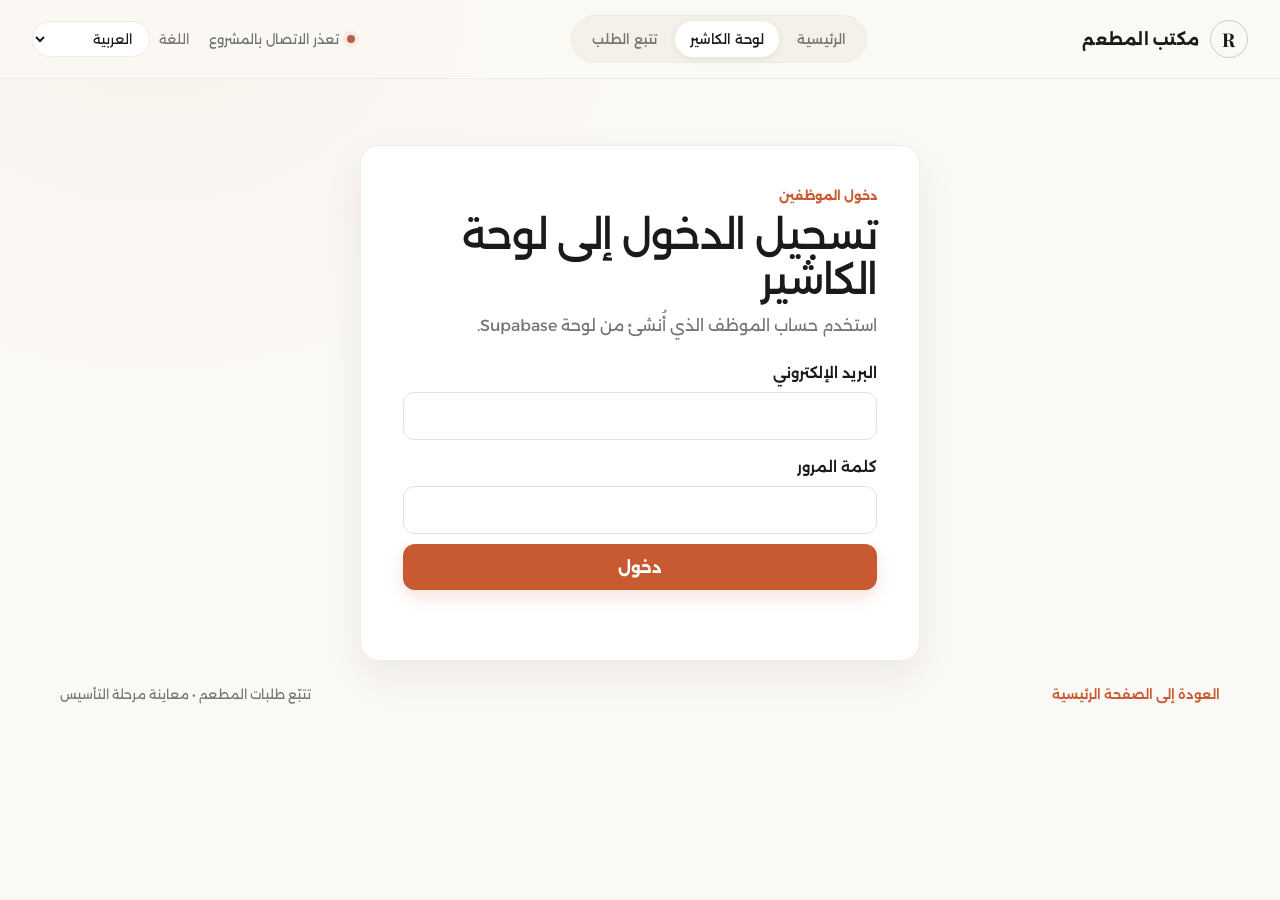
==== admin.html @ 99973b7b "Add files via upload" ====
<!doctype html>
<html lang="ar" dir="rtl">
<head>
  <meta charset="utf-8">
  <meta name="viewport" content="width=device-width, initial-scale=1">
  <meta name="theme-color" content="#fbf9f5">
  <title data-i18n="admin.title">لوحة الكاشير</title>
  <link rel="preconnect" href="https://fonts.googleapis.com">
  <link rel="preconnect" href="https://fonts.gstatic.com" crossorigin>
  <link href="https://fonts.googleapis.com/css2?family=Alexandria:wght@300;400;500;600;700&family=Playfair+Display:wght@400;500;600&family=Plus+Jakarta+Sans:wght@300;400;500;600;700&display=swap" rel="stylesheet">
  <link rel="stylesheet" href="css/styles.css">
  <script defer src="js/i18n.js"></script>
  <script defer src="js/config.js"></script>
  <script defer src="js/app.js"></script>
  <script type="module" src="js/admin.js"></script>
</head>
<body data-locale-scope="cashier">
  <header class="site-header">
    <div class="topbar">
      <a class="brand" href="index.html"><span class="brand-mark" aria-hidden="true">R</span><span data-i18n="brand">مكتب المطعم</span></a>
      <nav class="site-nav" aria-label="Main navigation">
        <a href="index.html" data-i18n="navigation.homeTab">الرئيسية</a>
        <a href="admin.html" aria-current="page" data-i18n="navigation.cashierTab">لوحة الكاشير</a>
        <a href="customer.html" data-i18n="navigation.trackerTab">تتبع الطلب</a>
      </nav>
      <div class="topbar-tools">
        <span class="environment-chip" aria-live="polite"><span class="environment-dot"></span><span data-i18n="app.checking" data-connection-status>جارٍ فحص الاتصال</span></span>
        <label class="language-control"><span data-i18n="language.label">اللغة</span><select data-language-picker aria-label="Language"><option value="ar">العربية</option><option value="fr">Français</option><option value="en">English</option></select></label>
      </div>
    </div>
  </header>
  <main class="app-shell">
    <section id="signin-panel" class="panel glass-panel auth-panel">
      <p class="eyebrow" data-i18n="admin.signin.eyebrow">دخول الموظفين</p>
      <h1 data-i18n="admin.signin.title">تسجيل الدخول إلى لوحة الكاشير</h1>
      <p class="muted" data-i18n="admin.signin.body">استخدم الحساب الذي أنشأه مدير المطعم في Supabase.</p>
      <form id="signin-form" class="tracking-form">
        <label for="staff-email" data-i18n="admin.signin.email">البريد الإلكتروني</label>
        <input id="staff-email" type="email" autocomplete="username" required>
        <label for="staff-password" data-i18n="admin.signin.password">كلمة المرور</label>
        <input id="staff-password" type="password" autocomplete="current-password" required>
        <button class="button button-primary button-wide" type="submit" data-i18n="admin.signin.submit">دخول</button>
      </form>
      <p id="signin-message" class="form-message" role="status" aria-live="polite"></p>
    </section>

    <section id="dashboard" hidden>
      <div class="page-heading">
        <div><p class="eyebrow" data-i18n="admin.eyebrow">نظرة على الخدمة</p><h1 data-i18n="admin.heading">لوحة الكاشير</h1><p class="muted" data-i18n="admin.subheading">أدر طلبات اليوم من مساحة عمل واضحة.</p></div>
        <div class="dashboard-actions"><span id="staff-email-label" class="subtle-badge"></span><button id="signout-button" class="button button-secondary" type="button" data-i18n="admin.signout">تسجيل الخروج</button><button id="new-order-button" class="button button-primary" type="button"><span aria-hidden="true">＋</span><span data-i18n="admin.newOrder">طلب جديد</span></button></div>
      </div>

      <div id="dashboard-message" class="notice notice-info" role="status" hidden></div>
      <section class="summary-grid" aria-label="Order summary">
        <article class="summary-card glass-panel"><span data-i18n="admin.summary.active">الطلبات النشطة</span><strong id="active-count">0</strong><small data-i18n="admin.summary.activeHint">تحت الاستلام أو التحضير أو جاهزة</small></article>
        <article class="summary-card glass-panel"><span data-i18n="admin.summary.ready">جاهز للاستلام</span><strong id="ready-count">0</strong><small data-i18n="admin.summary.live">الحالة المباشرة تظهر هنا</small></article>
        <article class="summary-card glass-panel"><span data-i18n="admin.summary.late">تحتاج إلى متابعة</span><strong id="late-count">0</strong><small data-i18n="admin.summary.estimate">حسب وقت التحضير المتوقع</small></article>
      </section>

      <section class="pos-workspace" aria-label="نقطة البيع">
        <div class="menu-panel panel glass-panel">
          <div class="panel-heading menu-heading"><div><p class="eyebrow">قائمة المطعم</p><h2>المنيو</h2><p class="muted">اختر صنفاً للطلب. الأصناف والأسعار الافتتاحية قابلة للتعديل.</p></div><button id="add-menu-item" class="button button-secondary" type="button">＋ إضافة صنف للمنيو</button></div>
          <div id="menu-categories" class="menu-categories" aria-label="تصنيفات المنيو"></div>
          <div id="menu-grid" class="menu-grid" aria-live="polite"></div>
          <div id="menu-empty" class="empty-state" hidden><strong>لا توجد أصناف في هذا التصنيف</strong><p>أضف صنفاً جديداً للبدء.</p></div>
        </div>

        <aside class="cart-panel panel glass-panel" aria-label="الطلب الحالي">
          <div class="cart-title"><div><p class="eyebrow">طلب جديد</p><h2>الطلب الحالي</h2></div><span class="cart-count" id="cart-count">0</span></div>
          <div class="cart-customer-fields">
            <label for="customer-name">اسم الزبون<input id="customer-name" maxlength="120" autocomplete="off" placeholder="اسم الزبون" required></label>
            <label for="service-type">نوع الطلب<select id="service-type"><option value="dine_in">محلي</option><option value="takeaway">سفري</option></select></label>
            <label id="table-field" for="table-number">رقم الطاولة<input id="table-number" type="number" min="1" max="999" inputmode="numeric" placeholder="مثال: 4"></label>
          </div>
          <div id="cart-empty" class="cart-empty">لم تتم إضافة أصناف بعد</div>
          <ul id="cart-items" class="cart-items"></ul>
          <div class="cart-total-row"><span>المجموع</span><strong id="cart-total">0 دج</strong></div>
          <label class="cart-notes-label" for="cart-notes">ملاحظة للمطبخ <span>(اختياري)</span></label>
          <textarea id="cart-notes" rows="2" maxlength="2000" placeholder="مثال: بدون بصل"></textarea>
          <div class="cart-prep"><span>وقت التحضير المتوقع</span><div class="prep-control"><button id="prep-minus" class="button button-secondary" type="button" aria-label="إنقاص خمس دقائق">−</button><output id="prep-value">15</output><span>دقيقة</span><button id="prep-plus" class="button button-secondary" type="button" aria-label="زيادة خمس دقائق">＋</button></div></div>
          <p id="order-form-message" class="form-message" role="status" aria-live="polite"></p>
          <button id="submit-order" class="button button-primary button-wide cart-submit" type="button">تأكيد الطلب وإرساله للمطبخ</button>
        </aside>
      </section>

      <section class="panel glass-panel order-panel">
        <div class="panel-heading"><div><p class="eyebrow" data-i18n="admin.orders.eyebrow">قائمة الطلبات</p><h2 data-i18n="admin.orders.title">الطلبات</h2></div><div class="order-filters"><label class="visually-hidden" for="order-filter" data-i18n="admin.filter">تصفية الطلبات</label><select id="order-filter"><option value="active" data-i18n="admin.filter.active">النشطة</option><option value="all" data-i18n="admin.filter.all">كل طلبات اليوم</option><option value="received" data-i18n="status.received">تم الاستلام</option><option value="preparing" data-i18n="status.preparing">قيد التحضير</option><option value="ready" data-i18n="status.ready">جاهز للاستلام</option><option value="delivered" data-i18n="status.delivered">تم التسليم</option><option value="cancelled" data-i18n="status.cancelled">ملغي</option></select><span id="today-label" class="subtle-badge"></span><button id="clear-orders-button" class="button button-danger" type="button" data-i18n="admin.clearOrders.button">مسح الطلبات</button></div></div>
        <div id="orders-list" class="orders-list" aria-live="polite"></div>
        <div id="orders-empty" class="empty-state"><span class="empty-icon" aria-hidden="true"><svg viewBox="0 0 24 24" fill="none" stroke="currentColor" stroke-width="1.6" stroke-linecap="round" stroke-linejoin="round"><rect x="5" y="3" width="14" height="18" rx="2"/><path d="M8 7h8M8 11h8M8 15h5"/></svg></span><strong data-i18n="admin.orders.emptyTitle">لا توجد طلبات بعد</strong><p data-i18n="admin.orders.emptyBody">أنشئ طلباً جديداً ليظهر هنا.</p></div>
      </section>
    </section>

    <dialog id="clear-orders-dialog" class="order-dialog clear-orders-dialog" aria-labelledby="clear-orders-title">
      <form id="clear-orders-form" method="dialog">
        <div class="panel-heading"><div><p class="eyebrow" data-i18n="admin.clearOrders.eyebrow">تأكيد المسح</p><h2 id="clear-orders-title" data-i18n="admin.clearOrders.title">مسح جميع الطلبات؟</h2></div></div>
        <p class="clear-orders-warning" data-i18n="admin.clearOrders.warning">سيتم حذف جميع الطلبات المحفوظة نهائيًا، بما فيها الطلبات النشطة والسابقة. ستُلغى رموز تتبعها ويبدأ ترقيم الطلبات من جديد. لا يمكن التراجع عن هذه العملية.</p>
        <p id="clear-orders-message" class="form-message" role="status" aria-live="polite" hidden></p>
        <div class="dialog-actions"><button id="cancel-clear-orders" class="button button-secondary" type="submit" value="cancel" data-i18n="admin.clearOrders.cancel">إلغاء</button><button id="confirm-clear-orders" class="button button-danger" type="button" data-i18n="admin.clearOrders.confirm">نعم، امسح جميع الطلبات</button></div>
      </form>
    </dialog>

    <dialog id="menu-item-dialog" class="order-dialog menu-item-dialog">
      <form id="menu-item-form">
        <div class="panel-heading"><div><p class="eyebrow">إدارة المنيو</p><h2 id="menu-dialog-title">إضافة صنف جديد</h2></div><button id="close-menu-dialog" class="icon-button" type="button" aria-label="إغلاق">×</button></div>
        <label for="menu-name">اسم الصنف<input id="menu-name" maxlength="120" required></label>
        <label for="menu-description">وصف مختصر<input id="menu-description" maxlength="240" placeholder="وصف يظهر تحت الاسم"></label>
        <div class="menu-form-row"><label for="menu-price">السعر (دج)<input id="menu-price" type="number" min="0.01" max="10000000" step="0.01" required></label><label for="menu-category">التصنيف<select id="menu-category"><option value="main">أطباق رئيسية</option><option value="salad">سلطات</option><option value="soup">شوربات</option><option value="dessert">حلويات</option><option value="drink">مشروبات</option><option value="other">أخرى</option></select></label></div>
        <label for="menu-image-file">صورة من جهازك (اختياري)<input id="menu-image-file" class="menu-file-input" type="file" accept="image/jpeg,image/png,image/webp,image/avif"><small class="image-url-help">يمكنك اختيار صورة من جهازك، أو استخدام رابط مشاركة عام من Google Drive بالأسفل.</small></label>
        <label for="menu-image">رابط الصورة أو Google Drive<input id="menu-image" type="url" maxlength="1000" placeholder="https://drive.google.com/file/d/..."><small class="image-url-help">لـ Google Drive اجعل الوصول «أي شخص لديه الرابط». ستظهر المعاينة قبل الحفظ.</small></label>
        <div id="menu-image-preview" class="menu-image-preview" hidden><img id="menu-image-preview-img" alt="معاينة صورة الصنف" referrerpolicy="no-referrer"><span id="menu-image-preview-error" hidden>تعذر تحميل الصورة. تأكد أن الرابط مباشر ومتاح للعامة.</span></div>
        <label class="menu-available"><input id="menu-available" type="checkbox" checked> الصنف متاح للطلب</label>
        <p id="menu-form-message" class="form-message" role="status" aria-live="polite"></p>
        <div class="dialog-actions"><button id="cancel-menu-dialog" class="button button-secondary" type="button">إلغاء</button><button id="save-menu-item" class="button button-primary" type="submit">حفظ الصنف</button></div>
      </form>
    </dialog>

    <section id="receipt" class="receipt-print" hidden aria-hidden="true"></section>
    <footer class="page-footer"><a href="index.html" data-i18n="navigation.home">العودة إلى الصفحة الرئيسية</a><span data-i18n="home.footer">تتبّع طلبات المطعم</span></footer>
  </main>
</body>
</html>
---- css/styles.css ----
:root {
  color-scheme: light;
  --ink: #1a1a1a;
  --muted: #787571;
  --green: #c85a32;
  --green-deep: #1a1a1a;
  --mint: #f4f1ea;
  --amber: #8a5a19;
  --amber-bg: #fff3db;
  --line: #efece6;
  --surface: rgba(255, 255, 255, .92);
  --surface-solid: #fff;
  --shadow: 0 16px 42px rgba(45, 37, 27, .065);
  --radius-lg: 22px;
  --radius-md: 16px;
  --radius-sm: 12px;
  --space-1: .5rem;
  --space-2: .75rem;
  --space-3: 1rem;
  --space-4: 1.5rem;
  --space-5: 2rem;
  --space-6: 3rem;
  font-family: "Alexandria", "Plus Jakarta Sans", "Segoe UI", sans-serif;
  font-synthesis: none;
  text-rendering: optimizeLegibility;
  background: #fbf9f5;
  color: var(--ink);
}

* { box-sizing: border-box; }
body { min-width: 320px; min-height: 100vh; margin: 0; background: radial-gradient(ellipse at 12% 0%, rgba(200, 90, 50, .045), transparent 32rem), #fbf9f5; }
body, button, input, select { font: inherit; }
a { color: inherit; text-decoration: none; }
button, a, select { -webkit-tap-highlight-color: transparent; }
:focus-visible { outline: 3px solid #c85a32; outline-offset: 3px; }
::selection { color: #1a1a1a; background: #f0d7cc; }

.glass-panel { background: var(--surface); border: 1px solid rgba(255,255,255,.8); box-shadow: var(--shadow); }
@supports (backdrop-filter: blur(12px)) { .glass-panel { backdrop-filter: blur(14px); } }
.home-shell, .app-shell, .customer-shell { width: min(1160px, calc(100% - 40px)); margin-inline: auto; padding-block: 24px 32px; }
.customer-shell { width: min(760px, calc(100% - 32px)); }
.topbar { display: flex; align-items: center; justify-content: space-between; min-height: 68px; padding: 12px 18px; border-radius: 18px; }
.brand { display: inline-flex; gap: 10px; align-items: center; font-weight: 700; letter-spacing: -.02em; }
.brand-mark { display: grid; width: 36px; height: 36px; place-items: center; color: white; background: var(--green); border-radius: 12px; font-size: 20px; }
.topbar-tools { display: flex; align-items: center; gap: 20px; }
.language-control { display: inline-flex; align-items: center; gap: 9px; color: var(--muted); font-size: .82rem; }
.language-control select { min-height: 38px; padding: 5px 30px 5px 11px; color: var(--ink); background: rgba(255,255,255,.72); border: 1px solid var(--line); border-radius: 10px; }
.environment-chip { display: inline-flex; gap: 8px; align-items: center; color: #6b746d; font-size: .82rem; }
.environment-dot { width: 8px; height: 8px; background: #d89e4f; border-radius: 50%; box-shadow: 0 0 0 4px rgba(216,158,79,.13); }
.environment-chip[data-connection="reachable"] .environment-dot { background: #498968; }
.environment-chip[data-connection="unavailable"] .environment-dot { background: #b75d50; }
.hero { position: relative; display: flex; align-items: center; justify-content: space-between; min-height: 310px; margin-top: 28px; padding: clamp(28px, 5vw, 58px); overflow: hidden; border-radius: var(--radius-lg); }
.hero-copy { max-width: 650px; position: relative; z-index: 1; }
.eyebrow, .entry-kicker { margin: 0 0 10px; color: var(--green); font-size: .76rem; font-weight: 700; letter-spacing: .08em; text-transform: uppercase; }
h1, h2, p { margin-top: 0; }
h1 { max-width: 760px; margin-bottom: 14px; font-size: clamp(2rem, 5vw, 3.5rem); line-height: 1.12; letter-spacing: -.045em; }
h2 { margin-bottom: 0; font-size: 1.25rem; letter-spacing: -.025em; }
.lead { max-width: 530px; margin-bottom: 22px; color: var(--muted); font-size: 1.1rem; line-height: 1.65; }
.phase-note { display: inline-flex; align-items: center; gap: 9px; padding: 10px 14px; color: #5f4a2d; background: rgba(255, 243, 219, .82); border: 1px solid rgba(180, 130, 61, .14); border-radius: 12px; font-size: .84rem; }
.status-symbol { font-size: 1.05rem; }
.hero-decoration { position: absolute; inset-inline-end: 7%; display: grid; width: 190px; height: 190px; place-items: center; color: rgba(35, 106, 82, .16); border: 1px solid rgba(35,106,82,.12); border-radius: 50%; font-size: 4rem; }
.hero-decoration::before, .hero-decoration::after { position: absolute; content: ""; border: 1px solid rgba(35,106,82,.10); border-radius: 50%; }
.hero-decoration::before { inset: 15px; }.hero-decoration::after { inset: 32px; }
.hero-decoration span { font-size: 2.7rem; font-weight: 700; }.hero-decoration i { position: absolute; inset-block-start: 20px; inset-inline-end: 25px; color: #86a690; font-size: 1.6rem; font-style: normal; }
.entry-grid { display: grid; grid-template-columns: repeat(2, minmax(0, 1fr)); gap: 18px; margin-top: 20px; }
.entry-card { display: flex; min-height: 220px; flex-direction: column; align-items: flex-start; padding: 25px; border-radius: var(--radius-md); transition: transform .18s ease, box-shadow .18s ease, border-color .18s ease; }
.entry-card:hover { transform: translateY(-3px); border-color: rgba(35,106,82,.25); box-shadow: 0 22px 54px rgba(36,57,45,.13); }
.entry-icon { display: grid; width: 44px; height: 44px; margin-bottom: 22px; place-items: center; color: var(--green); background: #e7f1e7; border-radius: 14px; font-size: 1.35rem; }
.entry-icon-customer { color: #875c24; background: #fbefd9; }
.entry-kicker { margin-bottom: 6px; }.entry-card strong { margin-bottom: 8px; font-size: 1.22rem; }.entry-card > span:not(.entry-icon):not(.entry-kicker) { color: var(--muted); line-height: 1.5; }
.entry-card .entry-link { display: flex; gap: 8px; align-items: center; margin-top: auto; padding-top: 20px; color: var(--green) !important; font-size: .9rem; font-weight: 700; }
.page-footer { display: flex; justify-content: space-between; gap: 16px; margin-top: 26px; color: var(--muted); font-size: .8rem; }
.page-footer a, .text-link { color: var(--green); font-weight: 600; }

.page-heading { display: flex; align-items: flex-end; justify-content: space-between; gap: 20px; margin: 38px 0 22px; }
.page-heading h1 { margin-bottom: 8px; font-size: clamp(2rem, 4vw, 2.8rem); }
.muted { margin-bottom: 0; color: var(--muted); line-height: 1.6; }
.button { display: inline-flex; min-height: 46px; align-items: center; justify-content: center; gap: 9px; padding: 0 18px; border: 0; border-radius: 12px; font-weight: 700; }
.button-primary { color: white; background: var(--green); box-shadow: 0 8px 18px rgba(35,106,82,.2); }
.button-danger { color: #fff; background: #a94138; border: 1px solid rgba(126,42,34,.12); }
.button-danger:hover { background: #91372f; }
.button-primary:disabled { cursor: not-allowed; opacity: .55; box-shadow: none; }
.button-wide { width: 100%; }
.notice { display: flex; gap: 12px; align-items: flex-start; padding: 15px 17px; border: 1px solid transparent; border-radius: 14px; line-height: 1.5; }
.notice p { margin: 3px 0 0; }
.notice-warning { color: #64491f; background: var(--amber-bg); border-color: rgba(138,90,25,.1); }
.notice-info { color: #425e50; background: #eaf2eb; border-color: rgba(35,106,82,.09); font-size: .9rem; }
.notice-icon { flex: none; font-size: 1.12rem; }
.summary-grid { display: grid; grid-template-columns: repeat(3, minmax(0, 1fr)); gap: 14px; margin-top: 18px; }
.summary-card { display: flex; min-height: 130px; flex-direction: column; gap: 7px; padding: 18px; border-radius: var(--radius-md); }
.summary-card > span { color: var(--muted); font-size: .9rem; }.summary-card strong { font-size: 1.65rem; }.summary-card small { color: var(--muted); font-size: .78rem; }
.dashboard-grid { display: grid; grid-template-columns: minmax(0, 1.65fr) minmax(260px, .85fr); gap: 16px; margin-top: 18px; }
.panel { min-height: 270px; padding: 23px; border-radius: var(--radius-md); }
.panel-heading { display: flex; align-items: center; justify-content: space-between; }
.panel-heading .eyebrow { margin-bottom: 5px; }.subtle-badge { padding: 7px 11px; color: var(--muted); background: #f0f3ef; border-radius: 99px; font-size: .78rem; }
.empty-state { display: flex; min-height: 165px; flex-direction: column; align-items: center; justify-content: center; padding: 20px; text-align: center; }
.empty-icon { display: grid; width: 46px; height: 46px; margin-bottom: 12px; place-items: center; color: var(--green); background: #e7f1e7; border-radius: 15px; font-size: 1.4rem; }
.empty-state strong { margin-bottom: 6px; }.empty-state p { max-width: 360px; margin-bottom: 0; color: var(--muted); font-size: .88rem; line-height: 1.55; }
.quick-panel { display: flex; flex-direction: column; align-items: flex-start; }.quick-panel h2 { margin-bottom: 14px; }.step-list { display: grid; gap: 13px; margin: 0 0 17px; padding-inline-start: 22px; color: var(--muted); font-size: .88rem; line-height: 1.5; }.text-link { margin-top: auto; font-size: .87rem; }

.customer-page { background: radial-gradient(ellipse at 50% 10%, rgba(219,235,219,.72), transparent 30rem), #f3f5f2; }
.tracking-card { margin-top: 45px; padding: clamp(25px, 6vw, 52px); border-radius: var(--radius-lg); }
.tracking-mark { display: grid; width: 50px; height: 50px; margin-bottom: 23px; place-items: center; color: var(--green); background: #e7f1e7; border-radius: 16px; font-size: 1.4rem; }
.tracking-card h1 { margin-bottom: 10px; font-size: clamp(2rem, 5vw, 3rem); }.tracking-card > .muted { margin-bottom: 22px; }
.tracking-form { display: grid; gap: 10px; margin-top: 23px; }.tracking-form label { margin-top: 8px; font-size: .9rem; font-weight: 600; }
.tracking-form input { width: 100%; min-height: 48px; padding: 0 14px; color: var(--ink); background: rgba(255,255,255,.85); border: 1px solid var(--line); border-radius: 11px; }
.tracking-form input::placeholder { color: #9aa39e; letter-spacing: .16em; }.tracking-form input:disabled { opacity: .7; }
.tracking-form input[name="order_number"], .tracking-form input[name="access_code"] { direction: ltr; text-align: start; }
.field-help { margin: 0 0 7px; color: var(--muted); font-size: .8rem; line-height: 1.5; }.privacy-note { display: flex; gap: 8px; align-items: center; margin: 19px 0 0; color: var(--muted); font-size: .8rem; }
.tracking-result { margin-top: 22px; padding-top: 22px; border-top: 1px solid var(--line); }
.tracking-result-heading { display: flex; align-items: center; justify-content: space-between; gap: 14px; }
.tracking-result-heading .eyebrow { margin-bottom: 4px; }
.tracking-result-heading h2 { display: flex; align-items: baseline; gap: 8px; }
.tracking-result-heading h2 strong { direction: ltr; unicode-bidi: isolate; font-variant-numeric: tabular-nums; }
.tracking-live-label { display: flex; align-items: center; gap: 8px; margin: 10px 0 18px; color: var(--muted); font-size: .82rem; }
.live-dot { width: 8px; height: 8px; border-radius: 50%; background: #498968; box-shadow: 0 0 0 4px rgba(73,137,104,.12); }
.tracking-steps { display: grid; grid-template-columns: repeat(4, minmax(0, 1fr)); gap: 8px; margin: 18px 0 24px; padding: 0; list-style: none; }
.tracking-steps li { display: grid; justify-items: center; gap: 8px; color: #78837d; text-align: center; font-size: .82rem; }
.step-icon { display: grid; width: 34px; height: 34px; place-items: center; color: #718078; background: #edf0ec; border-radius: 50%; font-weight: 800; }
.tracking-steps li.is-complete, .tracking-steps li.is-current { color: var(--green-deep); font-weight: 700; }
.tracking-steps li.is-complete .step-icon, .tracking-steps li.is-current .step-icon { color: white; background: var(--green); }
.tracking-details { padding-top: 18px; border-top: 1px solid var(--line); }
.tracking-details h3 { margin: 0; font-size: 1rem; }
.tracking-meta { display: grid; gap: 0; margin: 16px 0 0; }
.tracking-meta > div { display: flex; justify-content: space-between; gap: 12px; padding: 10px 0; border-top: 1px dashed var(--line); font-size: .87rem; }
.tracking-meta dt { color: var(--muted); }.tracking-meta dd { margin: 0; font-weight: 600; text-align: end; }
.tracking-actions { display: flex; flex-wrap: wrap; gap: 9px; margin-top: 18px; }
.tracking-actions .button { flex: 1; }
.notice-ready { margin-bottom: 14px; color: #1f6847; background: #e1f2e7; border: 1px solid rgba(31,104,71,.15); }
.notice-ready p { margin: 0; }
.notice-ready { align-items: center; flex-wrap: wrap; }
.notice-ready p { flex: 1 1 180px; }
.ready-alarm-stop { flex: 0 0 auto; min-height: 36px; padding: 7px 12px; }
.auth-panel { max-width: 560px; margin: 42px auto 24px; padding: clamp(24px, 5vw, 42px); border-radius: var(--radius-lg); }
.auth-panel h1 { margin-bottom: 10px; font-size: clamp(1.8rem, 4vw, 2.5rem); }
.auth-panel .tracking-form { margin-top: 18px; }
.tracking-form textarea, .order-dialog textarea, .order-dialog input, .order-dialog select { width: 100%; min-height: 44px; padding: 10px 12px; color: var(--ink); background: rgba(255,255,255,.88); border: 1px solid var(--line); border-radius: 10px; }
.form-message { min-height: 1.25em; margin: 10px 0 0; color: var(--muted); font-size: .9rem; }
.form-message.error { color: #9a342e; }.form-message.success { color: var(--green-deep); }
.form-message-pop { animation: form-message-pop .48s cubic-bezier(.2,.8,.2,1) both; }
@keyframes form-message-pop { 0% { opacity: 0; transform: translateY(7px) scale(.98); } 65% { opacity: 1; transform: translateY(-2px) scale(1.01); } 100% { opacity: 1; transform: translateY(0) scale(1); } }
[hidden] { display: none !important; }
.dashboard-actions, .order-filters { display: flex; align-items: center; flex-wrap: wrap; gap: 9px; }
.button-secondary { color: var(--green-deep); background: #e7f1e7; border: 1px solid rgba(35,106,82,.12); }
.button:disabled { cursor: wait; opacity: .62; }
.order-panel { margin-top: 18px; }
.order-filters select { min-height: 38px; padding: 5px 10px; color: var(--ink); background: rgba(255,255,255,.85); border: 1px solid var(--line); border-radius: 10px; }
.orders-list { display: grid; grid-template-columns: repeat(2, minmax(0, 1fr)); gap: 14px; margin-top: 18px; }
.order-card { padding: 17px; border-radius: 16px; }
.order-card-top { display: flex; justify-content: space-between; gap: 12px; align-items: center; }
.order-card-top time { color: var(--muted); font-size: .82rem; }
.order-number { margin-inline-end: 9px; font-size: 1.2rem; font-weight: 800; }
.status-pill { display: inline-flex; align-items: center; gap: 5px; padding: 5px 9px; border-radius: 999px; background: #edf0ec; font-size: .78rem; font-weight: 700; }
.status-received { color: #655127; background: #fff2d9; }.status-preparing { color: #285c75; background: #e3f1f7; }.status-ready { color: #1f6847; background: #e1f2e7; }.status-delivered { color: #45544d; background: #e9ede9; }.status-cancelled { color: #8b3e36; background: #f8e8e5; }
.order-items { display: grid; gap: 6px; margin: 14px 0 10px; padding: 0; list-style: none; }
.order-items li { display: flex; justify-content: space-between; gap: 10px; padding-bottom: 5px; border-bottom: 1px dashed var(--line); }
.order-notes { margin: 8px 0; color: var(--muted); font-size: .9rem; }
.order-meta { display: flex; flex-wrap: wrap; justify-content: space-between; gap: 8px; color: var(--muted); font-size: .8rem; }
.order-overdue { border-color: rgba(183,93,80,.45); }
.order-card-arrive { animation: order-card-arrive .95s ease-out both; }
@keyframes order-card-arrive { 0% { opacity: .45; transform: translateY(10px) scale(.985); box-shadow: 0 0 0 0 rgba(200,90,50,0); } 45% { opacity: 1; border-color: rgba(200,90,50,.62); box-shadow: 0 0 0 5px rgba(200,90,50,.11); } 100% { opacity: 1; transform: translateY(0) scale(1); box-shadow: 0 5px 18px rgba(45,37,27,.035); } }
.order-actions { display: flex; flex-wrap: wrap; gap: 8px; margin-top: 14px; }
.order-actions .button { min-height: 39px; padding-inline: 12px; font-size: .85rem; }
.order-dialog { width: min(620px, calc(100vw - 24px)); max-height: min(90vh, 900px); padding: 24px; color: var(--ink); background: #f8faf7; border: 1px solid rgba(255,255,255,.9); border-radius: 22px; box-shadow: 0 24px 80px rgba(15,35,25,.24); }
.order-dialog::backdrop { background: rgba(20,35,28,.48); backdrop-filter: blur(3px); }
.order-dialog form { display: grid; gap: 12px; }
.clear-orders-warning { margin: 0; padding: 14px; color: #713b30; background: #fff0ec; border: 1px solid #f1d3ca; border-radius: 12px; line-height: 1.65; }
.clear-orders-dialog .button-danger:disabled { cursor: wait; opacity: .65; }
.order-dialog .panel-heading { margin-bottom: 6px; }
.item-rows { display: grid; gap: 9px; }
.item-row { display: grid; grid-template-columns: minmax(0, 1fr) 110px 42px; gap: 9px; align-items: end; }
.item-row label { display: grid; gap: 5px; color: var(--muted); font-size: .8rem; }
.icon-button { width: 40px; height: 40px; color: var(--green-deep); background: #e7f1e7; border: 0; border-radius: 11px; font-size: 1.3rem; cursor: pointer; }
.prep-control { display: flex; align-items: center; justify-content: center; gap: 16px; }
.prep-control output { min-width: 55px; text-align: center; font-size: 1.4rem; font-weight: 800; }
.dialog-actions { display: flex; justify-content: flex-end; flex-wrap: wrap; gap: 8px; margin-top: 3px; }
.receipt-print { display: none; }
.receipt-code { display: block; margin-top: 6px; text-align: center; font-size: 1.9rem; letter-spacing: .22em; }
@media print {
  body * { visibility: hidden !important; }
  #receipt, #receipt * { visibility: visible !important; }
  #receipt { display: block !important; position: absolute; inset: 0; width: 100%; color: #111; background: #fff; }
  .receipt-content { width: 76mm; margin: 0 auto; padding: 4mm; font: 12pt/1.4 Arial, sans-serif; }
  .receipt-content h1, .receipt-content > p { text-align: center; }
  .receipt-content ul { padding-inline-start: 18px; }
  .receipt-content li { display: flex; justify-content: space-between; gap: 8px; }
}
.visually-hidden { position: absolute; width: 1px; height: 1px; padding: 0; margin: -1px; overflow: hidden; clip: rect(0, 0, 0, 0); white-space: nowrap; border: 0; }

html[dir="rtl"] { font-family: "Segoe UI", Tahoma, Arial, sans-serif; }
html[dir="rtl"] .eyebrow, html[dir="rtl"] .entry-kicker { letter-spacing: 0; }
html[dir="rtl"] .step-list { padding-inline-start: 0; padding-inline-end: 22px; }
@media (max-width: 760px) {
  .hero-decoration { inset-inline-end: -46px; width: 150px; height: 150px; opacity: .48; }
  .hero-copy { max-width: 100%; }.hero { min-height: 290px; }
  .dashboard-grid { grid-template-columns: 1fr; }.quick-panel { min-height: 230px; }
  .orders-list { grid-template-columns: 1fr; }
}
@media (max-width: 560px) {
  .home-shell, .app-shell { width: min(100% - 24px, 1160px); padding-block: 12px 24px; }
  .customer-shell { width: min(100% - 20px, 760px); padding-block: 10px 20px; }
  .topbar { min-height: 60px; padding: 9px 11px; border-radius: 15px; }.topbar-tools { gap: 10px; }
  .language-control { gap: 5px; font-size: .73rem; }.language-control select { min-height: 35px; padding-inline: 8px; }
  .environment-chip { font-size: .72rem; }.environment-dot { width: 7px; height: 7px; }
  .hero { min-height: 0; margin-top: 14px; padding: 27px 20px; }.hero-decoration { inset-inline-end: -72px; opacity: .25; }
  h1 { font-size: 2.1rem; }.lead { font-size: .98rem; }.phase-note { align-items: flex-start; font-size: .78rem; }
  .entry-grid, .summary-grid { grid-template-columns: 1fr; gap: 12px; margin-top: 12px; }.entry-card { min-height: 185px; padding: 20px; }.entry-icon { margin-bottom: 15px; }
  .page-footer { flex-direction: column; gap: 8px; }.page-heading { align-items: flex-start; flex-direction: column; margin: 26px 0 16px; }.page-heading .button { width: 100%; }
  .summary-card { min-height: 105px; }.panel { padding: 18px; }.tracking-card { margin-top: 20px; padding: 25px 19px; }
  .tracking-steps { grid-template-columns: 1fr; gap: 5px; }.tracking-steps li { grid-template-columns: 34px minmax(0,1fr); justify-items: start; align-items: center; text-align: start; }.tracking-result-heading { align-items: flex-start; flex-direction: column; }
  .dashboard-actions { width: 100%; }.dashboard-actions .button { flex: 1; }.item-row { grid-template-columns: minmax(0, 1fr) 82px 38px; gap: 6px; }.order-dialog { padding: 17px; }.dialog-actions .button { flex: 1; }
}
@media (prefers-reduced-motion: reduce) { *, *::before, *::after { scroll-behavior: auto !important; animation-duration: .01ms !important; animation-iteration-count: 1 !important; transition-duration: .01ms !important; } }

/* Warm minimalist theme adapted from the supplied visual reference. */
.glass-panel { background: var(--surface); border: 1px solid var(--line); box-shadow: var(--shadow); }
@supports (backdrop-filter: blur(12px)) { .glass-panel { backdrop-filter: blur(8px); } }
.topbar { min-height: 72px; padding: 11px 16px; border-radius: 999px; background: rgba(251,249,245,.94); }
.brand { gap: 11px; letter-spacing: .015em; }
.brand-mark { width: 38px; height: 38px; color: var(--ink); background: transparent; border: 1px solid rgba(26,26,26,.2); border-radius: 50%; font-family: "Playfair Display", Georgia, serif; font-size: 19px; }
.site-nav { display: flex; align-items: center; gap: 3px; padding: 5px; background: var(--mint); border: 1px solid var(--line); border-radius: 999px; }
.site-nav a { display: inline-flex; min-height: 36px; align-items: center; justify-content: center; padding: 0 15px; color: var(--muted); border-radius: 999px; font-size: .82rem; font-weight: 500; white-space: nowrap; transition: color .16s ease, background .16s ease, box-shadow .16s ease; }
.site-nav a:hover { color: var(--ink); }
.site-nav a[aria-current="page"] { color: var(--ink); background: #fff; box-shadow: 0 2px 8px rgba(45,37,27,.08); }
.language-control select, .order-filters select { background-color: #fff; border-color: var(--line); border-radius: 999px; }
.hero { background: rgba(255,255,255,.88); border-radius: 22px; }
.hero-decoration { color: rgba(200,90,50,.13); border-color: rgba(200,90,50,.12); }
.hero-decoration::before, .hero-decoration::after { border-color: rgba(200,90,50,.09); }
.hero-decoration i { color: rgba(200,90,50,.55); }
.phase-note { color: #84442d; background: #fbf1ec; border-color: #f0ded5; }
.entry-card { background: #fff; border-color: var(--line); border-radius: 18px; box-shadow: 0 5px 20px rgba(45,37,27,.025); }
.entry-card:hover { border-color: rgba(200,90,50,.32); box-shadow: 0 18px 42px rgba(45,37,27,.085); }
.entry-icon { color: var(--green); background: #fbf1ec; border-radius: 13px; }
.entry-icon-customer { color: #806b4d; background: #f4f1ea; }
.summary-card, .panel, .tracking-card, .auth-panel { background: #fff; border-color: var(--line); }
.summary-card { border-radius: 15px; }
.panel, .tracking-card, .auth-panel { border-radius: 19px; }
.subtle-badge { background: #f4f1ea; }
.notice-info { color: #5b544c; background: #f7f4ee; border-color: #efece6; }
.button-primary { background: #c85a32; box-shadow: 0 7px 16px rgba(200,90,50,.17); }
.button-primary:hover { background: #b04b25; }
.button-secondary { color: #5c5149; background: #f4f1ea; border-color: #e9e4da; }
.tracking-form input, .tracking-form textarea, .order-dialog textarea, .order-dialog input, .order-dialog select { background: #fff; border-color: #e8e3da; border-radius: 11px; }
.tracking-form input:focus, .tracking-form textarea:focus, .order-dialog textarea:focus, .order-dialog input:focus, .order-dialog select:focus { border-color: rgba(200,90,50,.7); outline: 3px solid rgba(200,90,50,.1); }
.order-card { background: #fff; border: 1px solid var(--line); border-radius: 15px; box-shadow: 0 5px 18px rgba(45,37,27,.035); }
.order-dialog { background: #fbf9f5; border-color: var(--line); border-radius: 20px; }
.icon-button { color: #91492f; background: #fbf1ec; }
.customer-page { background: radial-gradient(ellipse at 50% 0%, rgba(200,90,50,.06), transparent 32rem), #fbf9f5; }
html[dir="rtl"] { font-family: "Alexandria", "Plus Jakarta Sans", "Segoe UI", Tahoma, Arial, sans-serif; }
.hero h1, .page-heading h1, .tracking-card h1, .auth-panel h1 { font-family: "Playfair Display", "Alexandria", "Plus Jakarta Sans", sans-serif; font-weight: 500; letter-spacing: -.025em; }

@media (max-width: 760px) {
  .topbar { flex-wrap: wrap; justify-content: space-between; gap: 10px; border-radius: 19px; }
  .site-nav { order: 3; flex: 1 0 100%; justify-content: center; }
  .site-nav a { flex: 1 1 auto; padding-inline: 10px; }
  .topbar-tools { order: 2; gap: 10px; }
}
@media (max-width: 560px) {
  .topbar { min-height: 0; padding: 11px; }
  .site-nav { overflow-x: auto; justify-content: flex-start; }
  .site-nav a { flex: 0 0 auto; padding-inline: 12px; font-size: .76rem; }
  .brand { font-size: .92rem; }
  .topbar-tools { max-width: 100%; }
  .environment-chip { max-width: 130px; }
  .language-control { gap: 5px; }
  .language-control select { min-height: 35px; }
}

/* Match the reference layout while keeping the production order flow intact. */
.site-header { position: sticky; inset-block-start: 0; z-index: 50; width: 100%; border-bottom: 1px solid var(--line); background: rgba(251,249,245,.95); }
.site-header .topbar { width: min(1280px, calc(100% - 64px)); min-height: 78px; margin-inline: auto; padding: 10px 0; border: 0; border-radius: 0; background: transparent; box-shadow: none; }
.site-header .site-nav { padding: 5px; }
.site-header .language-control select { min-height: 36px; padding-inline: 13px 28px; }
html[lang="ar"] { font-family: "Alexandria", "Plus Jakarta Sans", sans-serif; }
html[lang="fr"], html[lang="en"] { font-family: "Plus Jakarta Sans", "Alexandria", sans-serif; }

.home-page .hero { display: block; min-height: 0; margin: 42px auto 28px; padding: 22px 12px 18px; overflow: visible; text-align: center; background: transparent; border: 0; box-shadow: none; }
.home-page .hero-copy { max-width: 720px; margin-inline: auto; }
.home-page .hero .eyebrow { display: inline-block; margin-bottom: 19px; padding: 7px 12px; color: var(--muted); background: #fff; border: 1px solid var(--line); border-radius: 999px; font-size: .68rem; font-weight: 500; letter-spacing: .14em; }
.home-page .hero h1 { max-width: 690px; margin: 0 auto 13px; font-family: "Playfair Display", "Alexandria", sans-serif; font-size: clamp(2.05rem, 4.8vw, 3.25rem); font-weight: 400; line-height: 1.3; letter-spacing: -.025em; }
.home-page .hero .lead { max-width: 500px; margin: 0 auto; font-size: .95rem; line-height: 1.9; font-weight: 300; }
.home-page .phase-note, .home-page .hero-decoration { display: none; }
.home-page .entry-grid { width: min(900px, 100%); gap: 22px; margin: 22px auto 0; }
.home-page .entry-card { position: relative; min-height: 286px; padding: 29px 30px 24px; border-radius: 19px; }
.home-page .entry-card::after { position: absolute; inset-block-start: 34px; left: 30px; color: #9a958f; content: attr(data-card-number); font: 500 .72rem/1 "Plus Jakarta Sans", sans-serif; letter-spacing: .06em; }
.entry-icon { width: 48px; height: 48px; margin-bottom: 23px; }
.entry-icon svg { width: 24px; height: 24px; }
.empty-icon svg, .tracking-mark svg { width: 23px; height: 23px; }
.home-page .entry-card .entry-kicker { margin-bottom: 8px; font-size: .72rem; font-weight: 400; }
.home-page .entry-card strong { margin-bottom: 8px; font-size: 1.3rem; font-weight: 500; }
.home-page .entry-card > span:not(.entry-icon):not(.entry-kicker):not(.entry-link) { max-width: 360px; font-size: .86rem; line-height: 1.8; }
.home-page .entry-card .entry-link { width: 100%; justify-content: space-between; margin-top: auto; padding-top: 17px; border-top: 1px solid var(--line); font-size: .8rem; font-weight: 500; }
.home-page .page-footer { justify-content: center; margin-top: 38px; padding-top: 19px; border-top: 1px solid var(--line); text-align: center; font-weight: 300; }

.customer-shell { width: min(850px, calc(100% - 40px)); }
.tracking-card { margin-top: 36px; padding: clamp(26px, 5vw, 48px); }
.tracking-mark { margin-inline: auto; margin-bottom: 18px; color: #8a705b; background: var(--mint); border-radius: 50%; }
.tracking-card > .eyebrow, .tracking-card > h1, .tracking-card > .muted { text-align: center; }
.tracking-card > .eyebrow { display: table; margin-inline: auto; padding: 6px 12px; color: var(--muted); background: #fff; border: 1px solid var(--line); border-radius: 999px; font-weight: 400; letter-spacing: .12em; }
.tracking-card > .muted { max-width: 520px; margin-inline: auto; font-size: .91rem; line-height: 1.85; }
.tracking-card > .notice-info { max-width: 560px; margin: 0 auto; }
.tracking-card > #customer-message { max-width: 560px; margin-inline: auto; text-align: center; }
.tracking-card > .tracking-form { width: min(500px, 100%); margin: 24px auto 0; text-align: start; }
.tracking-card > .tracking-result { margin-top: 26px; }
.tracking-result { padding: 23px; background: #fff; border: 1px solid var(--line); border-radius: 16px; }
.tracking-result .tracking-details { padding: 18px 16px; background: #f9f7f3; border: 1px solid var(--line); border-radius: 13px; }
.tracking-result .tracking-details h3 { margin-bottom: 12px; }
.tracking-result .order-items li { padding-block: 6px; }

@media (max-width: 760px) {
  .site-header .topbar { width: min(100% - 32px, 1280px); }
}
@media (max-width: 560px) {
  .site-header .topbar { min-height: 0; padding-block: 10px; }
  .home-page .hero { margin-top: 22px; padding-inline: 4px; }
  .home-page .entry-card { min-height: 230px; padding: 23px 21px 19px; }
  .home-page .entry-card::after { inset-block-start: 27px; left: 21px; }
  .customer-shell { width: min(100% - 24px, 850px); }
  .tracking-result { padding: 17px; }
}

/* Arabic screens use Alexandria throughout, as in the supplied reference. */
html[lang="ar"] body,
html[lang="ar"] body * { font-family: "Alexandria", "Plus Jakarta Sans", sans-serif !important; }
html[lang="ar"] .brand-mark { font-family: "Playfair Display", "Alexandria", serif !important; }
html[lang="ar"] .entry-card::after { font-family: "Plus Jakarta Sans", sans-serif !important; }

/* Cashier point of sale: menu grid with a persistent customer order panel. */
.pos-workspace { display: grid; grid-template-columns: minmax(0, 1.55fr) minmax(310px, .85fr); gap: 18px; align-items: start; margin-top: 18px; }
.menu-panel, .cart-panel { min-width: 0; padding: 22px; border-radius: 18px; }
.menu-heading { align-items: center; margin-bottom: 16px; }
.menu-heading h2, .cart-title h2 { margin: 0 0 4px; font-size: 1.35rem; }
.menu-heading .muted { margin: 0; font-size: .8rem; }
.menu-categories { display: flex; gap: 8px; overflow-x: auto; margin-bottom: 15px; padding-bottom: 3px; }
.category-chip { flex: 0 0 auto; min-height: 36px; padding: 0 14px; color: var(--muted); background: #f4f1ea; border: 1px solid var(--line); border-radius: 999px; cursor: pointer; font: inherit; font-size: .78rem; }
.category-chip.is-active { color: white; background: #1d1d1b; border-color: #1d1d1b; }
.menu-grid { display: grid; grid-template-columns: repeat(2, minmax(0, 1fr)); gap: 13px; }
.menu-card { min-width: 0; overflow: hidden; background: #fff; border: 1px solid var(--line); border-radius: 14px; }
.menu-photo { position: relative; display: grid; height: 132px; place-items: center; overflow: hidden; background: radial-gradient(circle at 20% 20%, rgba(255,255,255,.8), transparent 45%), linear-gradient(140deg, #e9dbca, #c9a98a); }
.menu-photo-main { background: radial-gradient(circle at 25% 30%, #f0d9c2, transparent 46%), linear-gradient(140deg, #b98561, #705541); }
.menu-photo-salad { background: radial-gradient(circle at 70% 35%, #f4e6c2, transparent 38%), linear-gradient(140deg, #c5d2a9, #768962); }
.menu-photo-soup { background: radial-gradient(circle at 50% 45%, #f4c49a, transparent 42%), linear-gradient(140deg, #d89363, #914e32); }
.menu-photo-drink { background: radial-gradient(circle at 65% 28%, #f7f3ca, transparent 34%), linear-gradient(140deg, #a8c4a0, #547657); }
.menu-photo-dessert { background: radial-gradient(circle at 33% 37%, #f4ddd1, transparent 40%), linear-gradient(140deg, #d6b5a1, #9a7164); }
.menu-photo > .menu-art-placeholder { color: rgba(255,255,255,.92); font-size: 3.7rem; text-shadow: 0 3px 14px rgba(40,30,20,.18); }
.menu-photo img { width: 100%; height: 100%; object-fit: cover; }
.menu-image-failure { position: absolute; inset-block-end: 8px; inset-inline-start: 8px; padding: 4px 7px; color: white; background: rgba(80,45,35,.82); border-radius: 7px; font-size: .65rem; }
.menu-price { position: absolute; inset-block-start: 9px; inset-inline-start: 9px; padding: 5px 9px; color: white; background: rgba(27,27,25,.82); border-radius: 999px; font-size: .73rem; font-weight: 700; }
.menu-edit { position: absolute; inset-block-start: 8px; inset-inline-end: 8px; display: grid; width: 32px; height: 32px; place-items: center; color: #272622; background: rgba(255,255,255,.9); border: 0; border-radius: 50%; cursor: pointer; }
.menu-card-copy { padding: 11px 12px 12px; }
.menu-category-label { color: #93877b; font-size: .66rem; }
.menu-card-copy h3 { margin: 4px 0; font-size: .93rem; font-weight: 600; }
.menu-card-copy p { min-height: 1.4em; margin: 0 0 10px; color: var(--muted); font-size: .72rem; line-height: 1.6; }
.menu-card-actions { display: flex; align-items: center; gap: 7px; }
.menu-add { flex: 1; min-height: 37px; padding-inline: 8px; font-size: .76rem; }
.menu-availability { padding: 6px 7px; color: var(--muted); background: transparent; border: 0; cursor: pointer; font: inherit; font-size: .7rem; }
.cart-panel { position: sticky; top: 96px; }
.cart-title { display: flex; align-items: center; justify-content: space-between; gap: 10px; padding-bottom: 15px; border-bottom: 1px solid var(--line); }
.cart-title .eyebrow { margin-bottom: 5px; }
.cart-count { display: grid; min-width: 32px; height: 32px; place-items: center; color: #965137; background: #fbf1ec; border-radius: 999px; font-size: .85rem; font-weight: 700; }
.cart-customer-fields { display: grid; grid-template-columns: 1fr 1fr; gap: 11px; margin-top: 17px; }
.cart-customer-fields label:first-child { grid-column: 1 / -1; }
.cart-customer-fields label, .menu-item-dialog label { display: grid; gap: 6px; color: var(--muted); font-size: .77rem; font-weight: 500; }
.cart-customer-fields input, .cart-customer-fields select, .cart-notes-label + textarea, .menu-item-dialog input:not([type="checkbox"]), .menu-item-dialog select { width: 100%; min-height: 42px; padding: 8px 11px; color: var(--ink); background: #fff; border: 1px solid #e8e3da; border-radius: 10px; font: inherit; font-size: .82rem; }
.cart-customer-fields input:focus, .cart-customer-fields select:focus, .cart-panel textarea:focus, .menu-item-dialog input:focus, .menu-item-dialog select:focus { border-color: rgba(200,90,50,.7); outline: 3px solid rgba(200,90,50,.1); }
.cart-empty { padding: 25px 5px; color: #9a958e; text-align: center; font-size: .82rem; }
.cart-items { display: grid; gap: 9px; max-height: 245px; overflow-y: auto; margin: 0; padding: 10px 0; list-style: none; }
.cart-item { display: flex; align-items: center; justify-content: space-between; gap: 8px; padding-bottom: 9px; border-bottom: 1px solid #f0ede7; }
.cart-item > div:first-child { display: grid; gap: 4px; min-width: 0; }
.cart-item strong { overflow: hidden; font-size: .8rem; text-overflow: ellipsis; white-space: nowrap; }
.cart-item small { color: var(--muted); font-size: .71rem; }
.quantity-stepper { display: flex; align-items: center; gap: 5px; direction: ltr; }
.quantity-stepper button { display: grid; width: 27px; height: 27px; place-items: center; color: var(--ink); background: #f4f1ea; border: 0; border-radius: 8px; cursor: pointer; }
.quantity-stepper span { min-width: 16px; text-align: center; font-size: .78rem; }
.quantity-stepper .cart-remove { color: #a34b3d; background: transparent; font-size: 1.05rem; }
.cart-total-row { display: flex; align-items: center; justify-content: space-between; margin-top: 9px; padding: 13px 0; border-top: 1px solid var(--line); font-size: .93rem; }
.cart-total-row strong { color: #bd5934; font-size: 1.2rem; }
.cart-notes-label { display: block; margin: 5px 0 6px; color: var(--muted); font-size: .74rem; }
.cart-notes-label span { color: #9d9891; }
.cart-panel textarea { width: 100%; min-height: 60px; padding: 9px 11px; resize: vertical; color: var(--ink); background: #fff; border: 1px solid #e8e3da; border-radius: 10px; font: inherit; font-size: .78rem; }
.cart-prep { display: flex; align-items: center; justify-content: space-between; gap: 8px; margin-top: 12px; color: var(--muted); font-size: .74rem; }
.cart-prep .prep-control { gap: 8px; }
.cart-prep .prep-control output { min-width: 20px; color: var(--ink); font-size: .9rem; }
.cart-prep .prep-control .button { min-height: 31px; padding: 0 9px; border-radius: 8px; }
.cart-submit { margin-top: 10px; min-height: 48px; }
.order-customer-meta, .order-total { display: flex; justify-content: space-between; gap: 8px; margin-top: 12px; font-size: .8rem; }
.order-customer-meta span { color: var(--muted); }
.order-total { padding-top: 9px; border-top: 1px solid var(--line); }
.order-total strong { color: #bd5934; }
.menu-item-dialog form { gap: 14px; }
.menu-item-dialog .menu-form-row { display: grid; grid-template-columns: 1fr 1fr; gap: 11px; }
.menu-item-dialog .menu-available { display: flex; align-items: center; gap: 8px; }
.menu-item-dialog .menu-available input { width: 17px; height: 17px; accent-color: #c85a32; }
.image-url-help { color: #887f74; font-size: .69rem; line-height: 1.6; font-weight: 400; }
.menu-image-preview { display: grid; min-height: 70px; place-items: center; overflow: hidden; color: #984830; background: #f5eee5; border: 1px dashed #d9caba; border-radius: 11px; font-size: .76rem; }
.menu-image-preview img { width: 100%; max-height: 180px; object-fit: cover; }
.menu-image-preview span { padding: 16px; text-align: center; }
@media (max-width: 850px) { .pos-workspace { grid-template-columns: 1fr; }.cart-panel { position: static; grid-row: 1; } }
@media (max-width: 560px) { .menu-panel, .cart-panel { padding: 15px; }.menu-grid { gap: 9px; }.menu-photo { height: 106px; }.menu-card-copy { padding: 9px; }.menu-card-copy h3 { font-size: .82rem; }.menu-card-copy p { font-size: .67rem; }.menu-heading { align-items: flex-start; flex-direction: column; }.menu-heading .button { width: 100%; }.cart-customer-fields { gap: 8px; } }
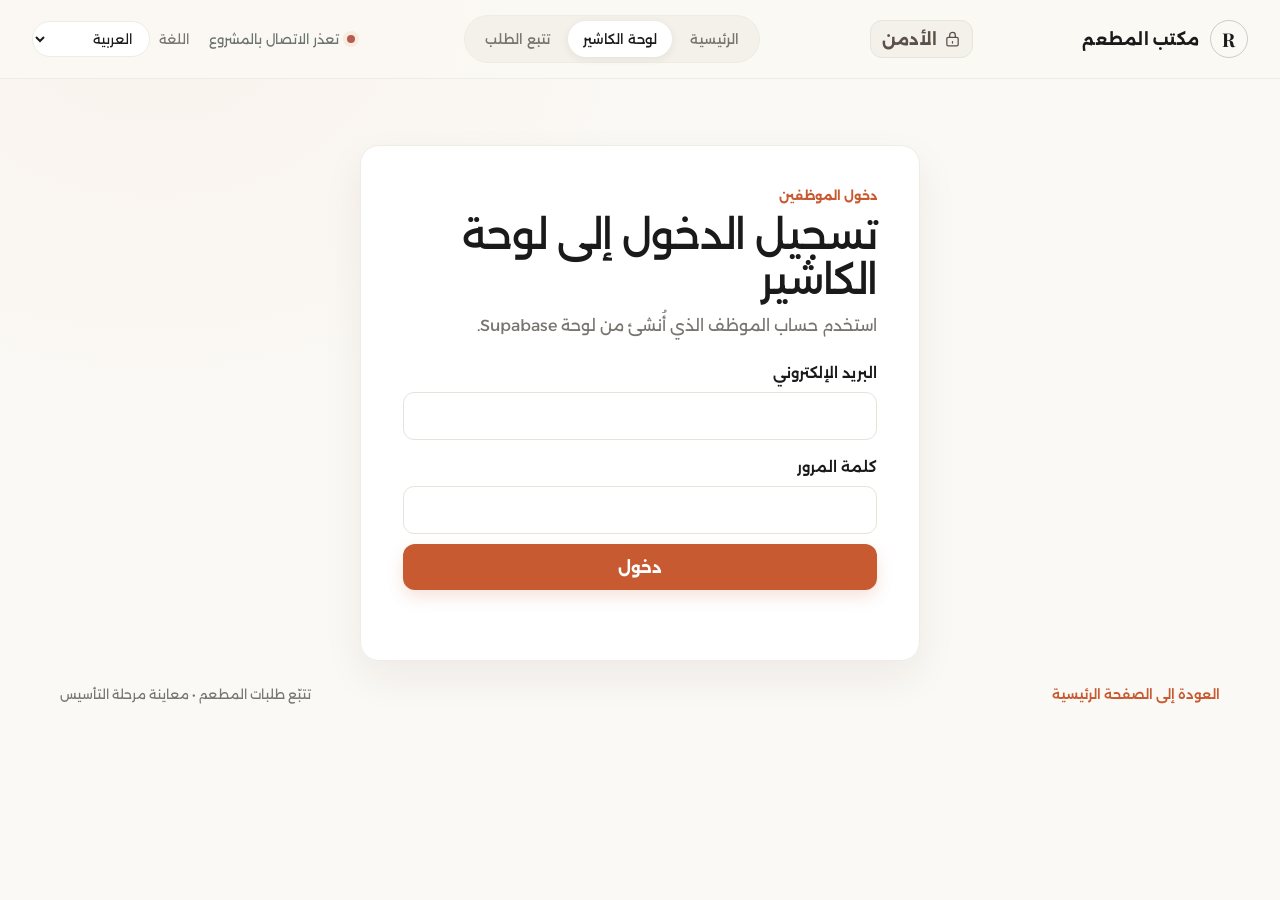
==== commit 71836238: "Add files via upload" ====
--- a/admin.html
+++ b/admin.html
@@ -18,6 +18,7 @@
   <header class="site-header">
     <div class="topbar">
       <a class="brand" href="index.html"><span class="brand-mark" aria-hidden="true">R</span><span data-i18n="brand">مكتب المطعم</span></a>
+      <button id="admin-portal-button" class="button button-secondary admin-portal-trigger" type="button" aria-label="دخول الأدمن" title="دخول الأدمن"><svg viewBox="0 0 24 24" aria-hidden="true" fill="none" stroke="currentColor" stroke-width="1.8" stroke-linecap="round" stroke-linejoin="round"><path d="M12 15v2m-6 4h12a2 2 0 0 0 2-2v-8a2 2 0 0 0-2-2H6a2 2 0 0 0-2 2v8a2 2 0 0 0 2 2Z"/><path d="M8 9V6a4 4 0 0 1 8 0v3"/></svg><span data-i18n="staff.adminPortal">الأدمن</span></button>
       <nav class="site-nav" aria-label="Main navigation">
         <a href="index.html" data-i18n="navigation.homeTab">الرئيسية</a>
         <a href="admin.html" aria-current="page" data-i18n="navigation.cashierTab">لوحة الكاشير</a>
@@ -29,6 +30,24 @@
       </div>
     </div>
   </header>
+  <dialog id="admin-access-dialog" class="order-dialog admin-access-dialog" aria-labelledby="admin-access-title">
+    <section id="admin-access-login">
+      <form id="admin-access-form">
+        <div class="panel-heading"><div><p class="eyebrow" data-i18n="staff.adminPortal">الأدمن</p><h2 id="admin-access-title" data-i18n="staff.loginTitle">دخول إدارة الموظفين</h2></div><button id="close-admin-access" class="icon-button" type="button" aria-label="إغلاق">×</button></div>
+        <p class="muted" data-i18n="staff.loginHint">أدخل بيانات حساب الأدمن لفتح إدارة الموظفين.</p>
+        <label for="admin-access-email"><span data-i18n="staff.username">اسم المستخدم (البريد الإلكتروني)</span><input id="admin-access-email" type="email" autocomplete="username" required></label>
+        <label for="admin-access-password"><span data-i18n="staff.password">كلمة المرور</span><input id="admin-access-password" type="password" autocomplete="current-password" required></label>
+        <p id="admin-access-message" class="form-message" role="status" aria-live="polite" hidden></p>
+        <div class="dialog-actions"><button id="submit-admin-access" class="button button-primary" type="submit" data-i18n="staff.login">دخول</button></div>
+      </form>
+    </section>
+    <section id="staff-management" class="staff-management" hidden>
+      <div class="panel-heading"><div><p class="eyebrow" data-i18n="staff.eyebrow">إدارة الوصول</p><h2 data-i18n="staff.title">حسابات الموظفين</h2><p class="muted" data-i18n="staff.hint">تظهر حالة الحساب وحالة الاتصال التقريبية خلال آخر 90 ثانية.</p></div><button id="close-staff-panel" class="icon-button" type="button" aria-label="إغلاق">×</button></div>
+      <div class="staff-panel-actions"><button id="refresh-staff" class="button button-secondary" type="button" data-i18n="staff.refresh">تحديث</button><button id="add-staff" class="button button-primary" type="button" data-i18n="staff.add">＋ إضافة موظف</button></div>
+      <p id="staff-message" class="form-message" role="status" aria-live="polite" hidden></p>
+      <div id="staff-list" class="staff-list" aria-live="polite"></div>
+    </section>
+  </dialog>
   <main class="app-shell">
     <section id="signin-panel" class="panel glass-panel auth-panel">
       <p class="eyebrow" data-i18n="admin.signin.eyebrow">دخول الموظفين</p>
@@ -99,6 +118,18 @@
       </form>
     </dialog>
 
+    <dialog id="staff-dialog" class="order-dialog staff-dialog" aria-labelledby="staff-dialog-title">
+      <form id="staff-form">
+        <div class="panel-heading"><div><p class="eyebrow" data-i18n="staff.dialog.eyebrow">حساب موظف جديد</p><h2 id="staff-dialog-title" data-i18n="staff.dialog.title">إضافة موظف</h2></div><button id="close-staff-dialog" class="icon-button" type="button" aria-label="إغلاق">×</button></div>
+        <label for="staff-display-name"><span data-i18n="staff.dialog.name">اسم الموظف</span><input id="staff-display-name" maxlength="120" autocomplete="name" required></label>
+        <label for="staff-new-email"><span data-i18n="staff.dialog.email">البريد الإلكتروني</span><input id="staff-new-email" type="email" maxlength="254" autocomplete="off" required></label>
+        <label for="staff-new-password"><span data-i18n="staff.dialog.password">كلمة مرور مؤقتة (10 أحرف على الأقل)</span><input id="staff-new-password" type="password" minlength="10" maxlength="72" autocomplete="new-password" required></label>
+        <p class="muted" data-i18n="staff.dialog.note">أعط الموظف كلمة المرور المؤقتة بطريقة آمنة، ويمكنه تغييرها لاحقاً.</p>
+        <p id="staff-form-message" class="form-message" role="status" aria-live="polite" hidden></p>
+        <div class="dialog-actions"><button id="cancel-staff-dialog" class="button button-secondary" type="button" data-i18n="staff.dialog.cancel">إلغاء</button><button id="save-staff" class="button button-primary" type="submit" data-i18n="staff.dialog.submit">إنشاء الحساب</button></div>
+      </form>
+    </dialog>
+
     <dialog id="menu-item-dialog" class="order-dialog menu-item-dialog">
       <form id="menu-item-form">
         <div class="panel-heading"><div><p class="eyebrow">إدارة المنيو</p><h2 id="menu-dialog-title">إضافة صنف جديد</h2></div><button id="close-menu-dialog" class="icon-button" type="button" aria-label="إغلاق">×</button></div>
--- a/css/styles.css
+++ b/css/styles.css
@@ -87,6 +87,25 @@
 .notice-info { color: #425e50; background: #eaf2eb; border-color: rgba(35,106,82,.09); font-size: .9rem; }
 .notice-icon { flex: none; font-size: 1.12rem; }
 .summary-grid { display: grid; grid-template-columns: repeat(3, minmax(0, 1fr)); gap: 14px; margin-top: 18px; }
+.staff-management { margin-top: 18px; padding: 22px; }
+.staff-panel-actions { display: flex; flex-wrap: wrap; gap: 8px; }
+.staff-list { display: grid; gap: 9px; }
+.staff-row { display: grid; grid-template-columns: minmax(180px, 1.5fr) minmax(100px, .8fr) minmax(100px, .8fr) auto; align-items: center; gap: 12px; padding: 13px 15px; background: rgba(255,255,255,.7); border: 1px solid var(--line); border-radius: 13px; }
+.staff-identity { display: grid; gap: 4px; min-width: 0; }
+.staff-identity strong, .staff-identity span { overflow-wrap: anywhere; }
+.staff-identity span, .staff-meta { color: var(--muted); font-size: .82rem; }
+.staff-state { display: inline-flex; align-items: center; gap: 7px; color: var(--muted); font-size: .86rem; }
+.staff-state::before { width: 8px; height: 8px; content: ""; background: #a5a29a; border-radius: 50%; }
+.staff-state.is-online::before { background: #3e9c69; box-shadow: 0 0 0 3px rgba(62,156,105,.12); }
+.staff-state.is-active { color: #26764a; }
+.staff-row .button { white-space: nowrap; }
+.staff-dialog .muted { margin: 0; }
+.admin-portal-trigger { display: inline-flex; align-items: center; gap: 7px; flex: none; min-height: 38px; padding: 7px 11px; }
+.admin-portal-trigger svg { width: 17px; height: 17px; }
+.admin-access-dialog { width: min(760px, calc(100vw - 24px)); }
+.admin-access-dialog > section > form { display: grid; gap: 12px; }
+.admin-access-dialog .staff-management { margin: 0; padding: 0; border: 0; box-shadow: none; background: transparent; }
+.admin-access-dialog .staff-panel-actions { justify-content: flex-start; margin: 13px 0; }
 .summary-card { display: flex; min-height: 130px; flex-direction: column; gap: 7px; padding: 18px; border-radius: var(--radius-md); }
 .summary-card > span { color: var(--muted); font-size: .9rem; }.summary-card strong { font-size: 1.65rem; }.summary-card small { color: var(--muted); font-size: .78rem; }
 .dashboard-grid { display: grid; grid-template-columns: minmax(0, 1.65fr) minmax(260px, .85fr); gap: 16px; margin-top: 18px; }
@@ -176,14 +195,19 @@
 .dialog-actions { display: flex; justify-content: flex-end; flex-wrap: wrap; gap: 8px; margin-top: 3px; }
 .receipt-print { display: none; }
 .receipt-code { display: block; margin-top: 6px; text-align: center; font-size: 1.9rem; letter-spacing: .22em; }
+.receipt-qr { display: block; width: 32mm; max-height: 43mm; height: auto; object-fit: contain; margin: 2mm auto 1mm; }
+.receipt-site-link { margin: 1mm 0 0; text-align: center; font-size: 8.5pt; overflow-wrap: anywhere; }
+.receipt-site-link a { color: #111; text-decoration: underline; }
 @media print {
+  @page { margin: 4mm; }
   body * { visibility: hidden !important; }
   #receipt, #receipt * { visibility: visible !important; }
-  #receipt { display: block !important; position: absolute; inset: 0; width: 100%; color: #111; background: #fff; }
-  .receipt-content { width: 76mm; margin: 0 auto; padding: 4mm; font: 12pt/1.4 Arial, sans-serif; }
+  #receipt { display: block !important; position: absolute; inset: 0; width: 100%; color: #111; background: #fff; break-after: avoid-page; page-break-after: avoid; }
+  .receipt-content { width: 76mm; margin: 0 auto; padding: 1mm 2mm; font: 12pt/1.4 Arial, sans-serif; break-after: avoid-page; page-break-after: avoid; }
   .receipt-content h1, .receipt-content > p { text-align: center; }
   .receipt-content ul { padding-inline-start: 18px; }
   .receipt-content li { display: flex; justify-content: space-between; gap: 8px; }
+  .receipt-content .receipt-qr { -webkit-print-color-adjust: exact; print-color-adjust: exact; }
 }
 .visually-hidden { position: absolute; width: 1px; height: 1px; padding: 0; margin: -1px; overflow: hidden; clip: rect(0, 0, 0, 0); white-space: nowrap; border: 0; }
 
@@ -209,6 +233,8 @@
   .summary-card { min-height: 105px; }.panel { padding: 18px; }.tracking-card { margin-top: 20px; padding: 25px 19px; }
   .tracking-steps { grid-template-columns: 1fr; gap: 5px; }.tracking-steps li { grid-template-columns: 34px minmax(0,1fr); justify-items: start; align-items: center; text-align: start; }.tracking-result-heading { align-items: flex-start; flex-direction: column; }
   .dashboard-actions { width: 100%; }.dashboard-actions .button { flex: 1; }.item-row { grid-template-columns: minmax(0, 1fr) 82px 38px; gap: 6px; }.order-dialog { padding: 17px; }.dialog-actions .button { flex: 1; }
+  .staff-row { grid-template-columns: 1fr auto; }.staff-row .staff-state { grid-column: 1; }.staff-row .button { grid-column: 2; grid-row: 2 / span 2; }.staff-panel-actions { width: 100%; }.staff-panel-actions .button { flex: 1; }
+  .admin-portal-trigger { min-width: 38px; justify-content: center; padding-inline: 9px; }.admin-portal-trigger span { display: none; }
 }
 @media (prefers-reduced-motion: reduce) { *, *::before, *::after { scroll-behavior: auto !important; animation-duration: .01ms !important; animation-iteration-count: 1 !important; transition-duration: .01ms !important; } }
 
